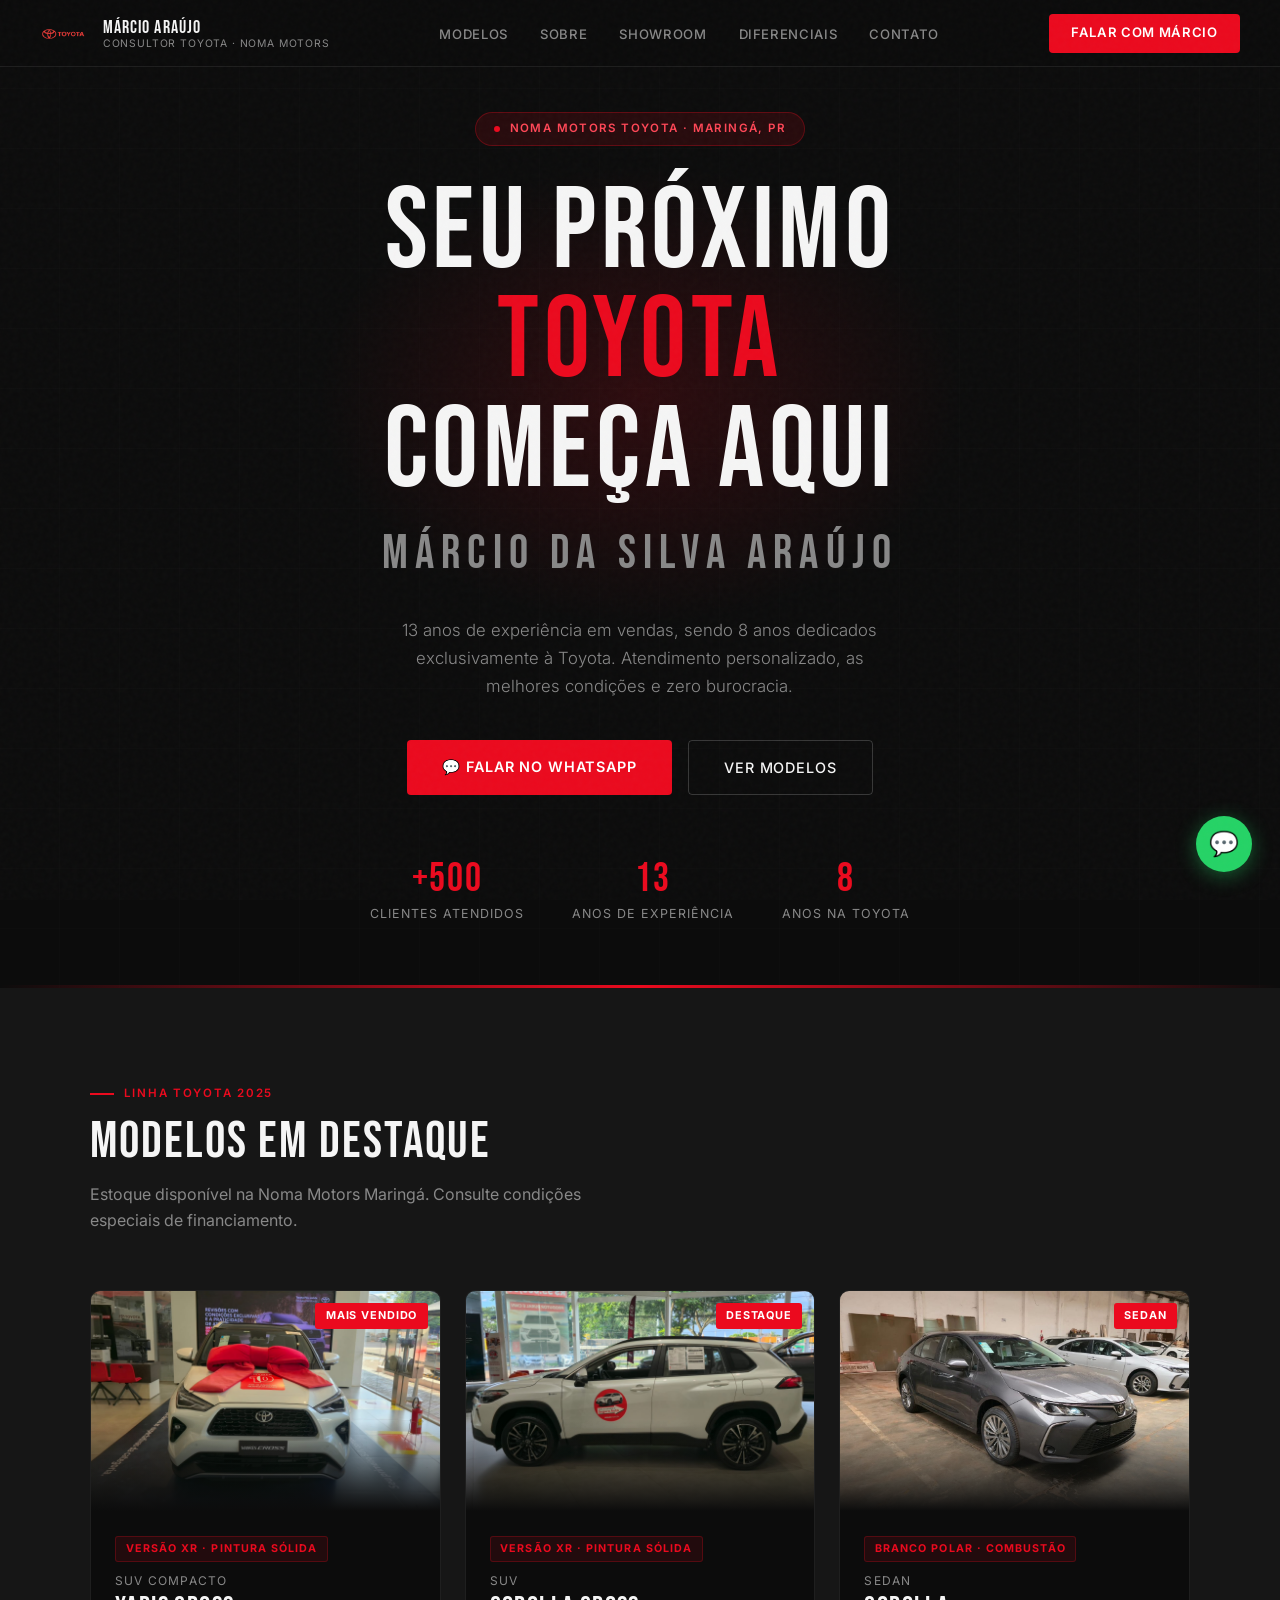
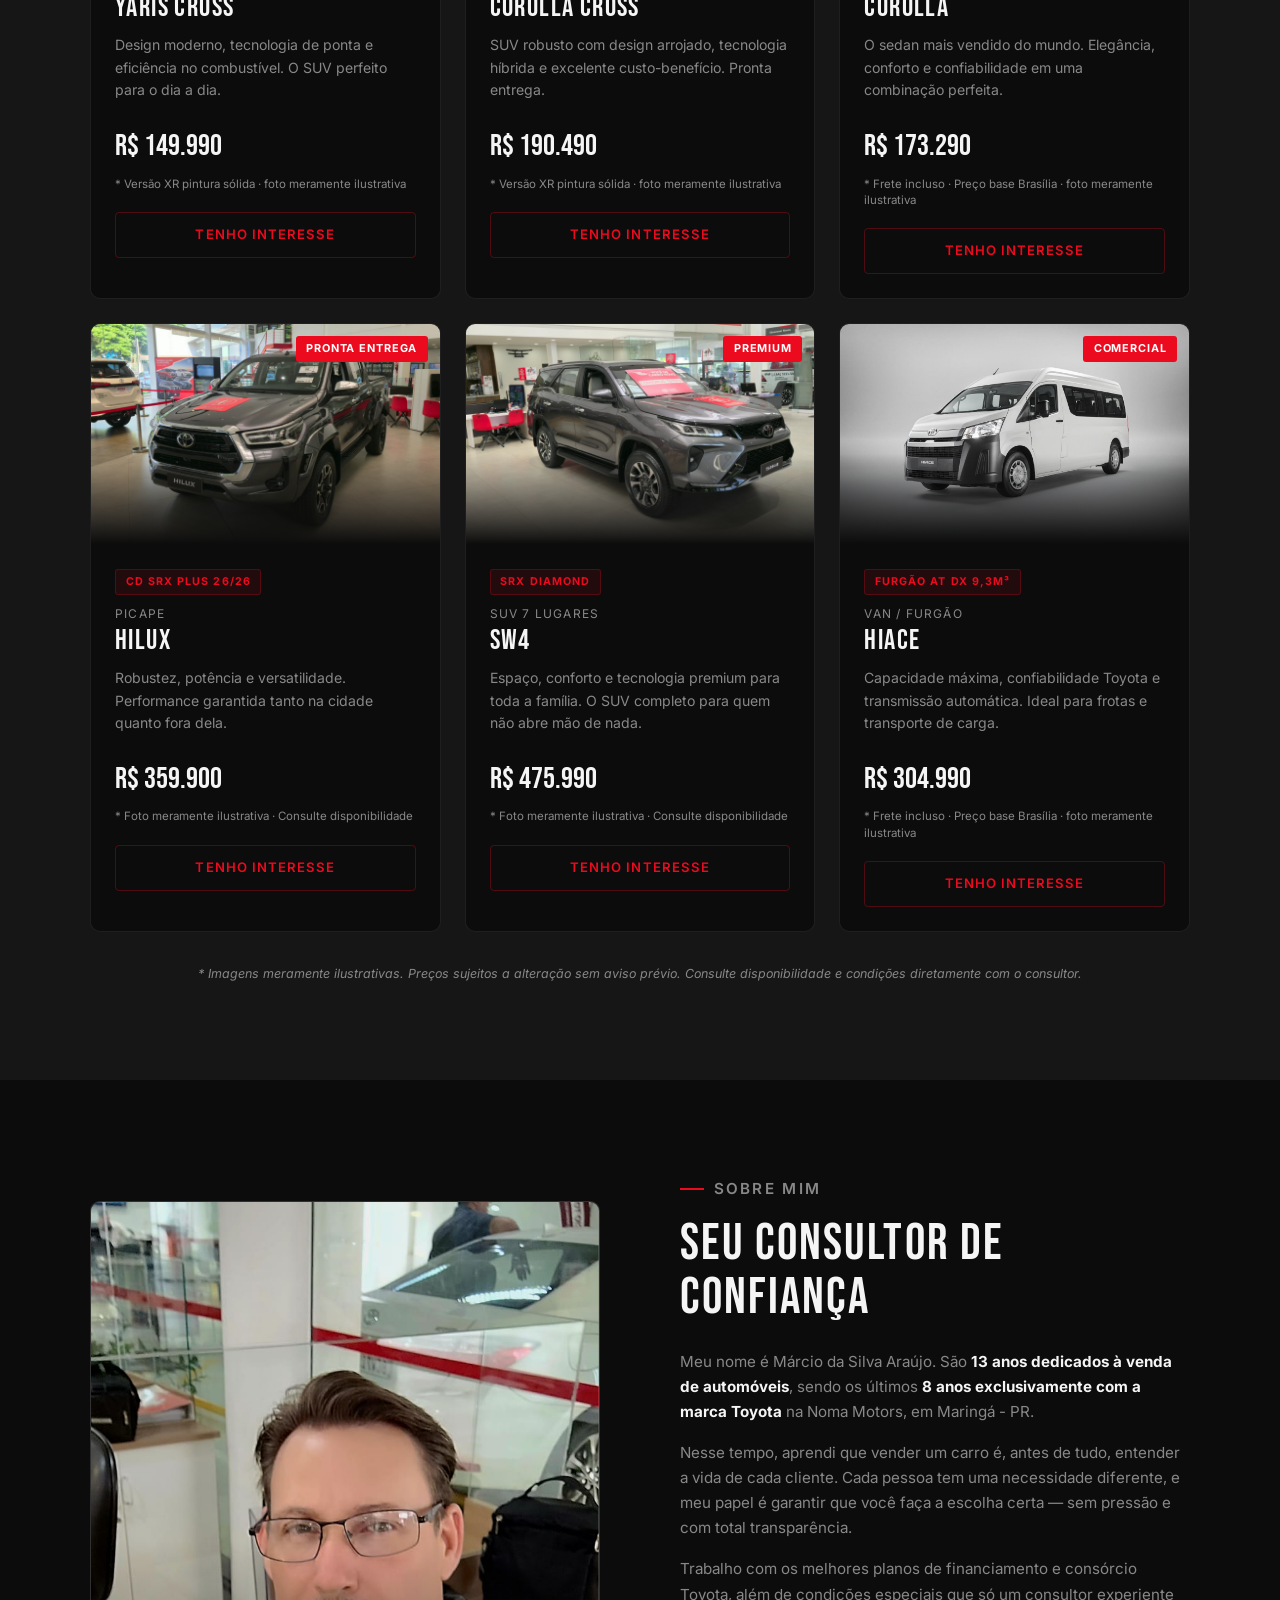
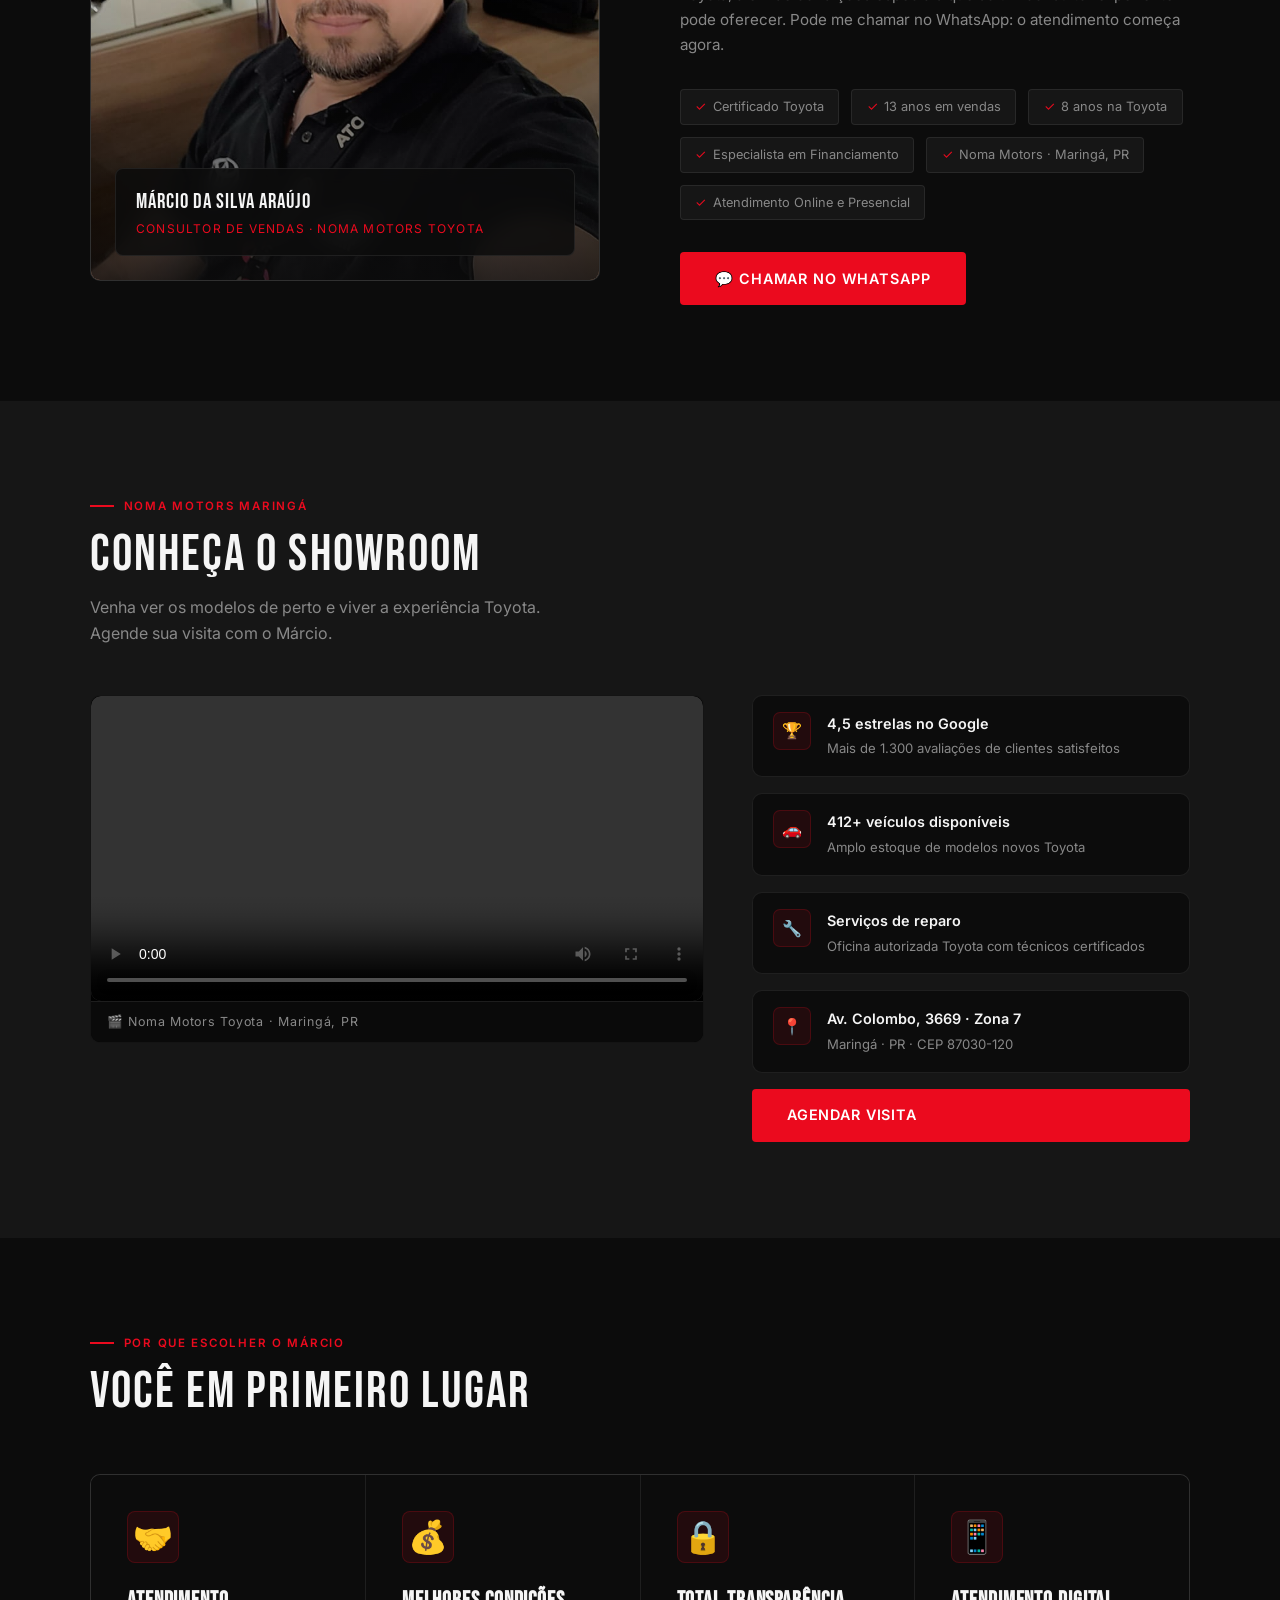
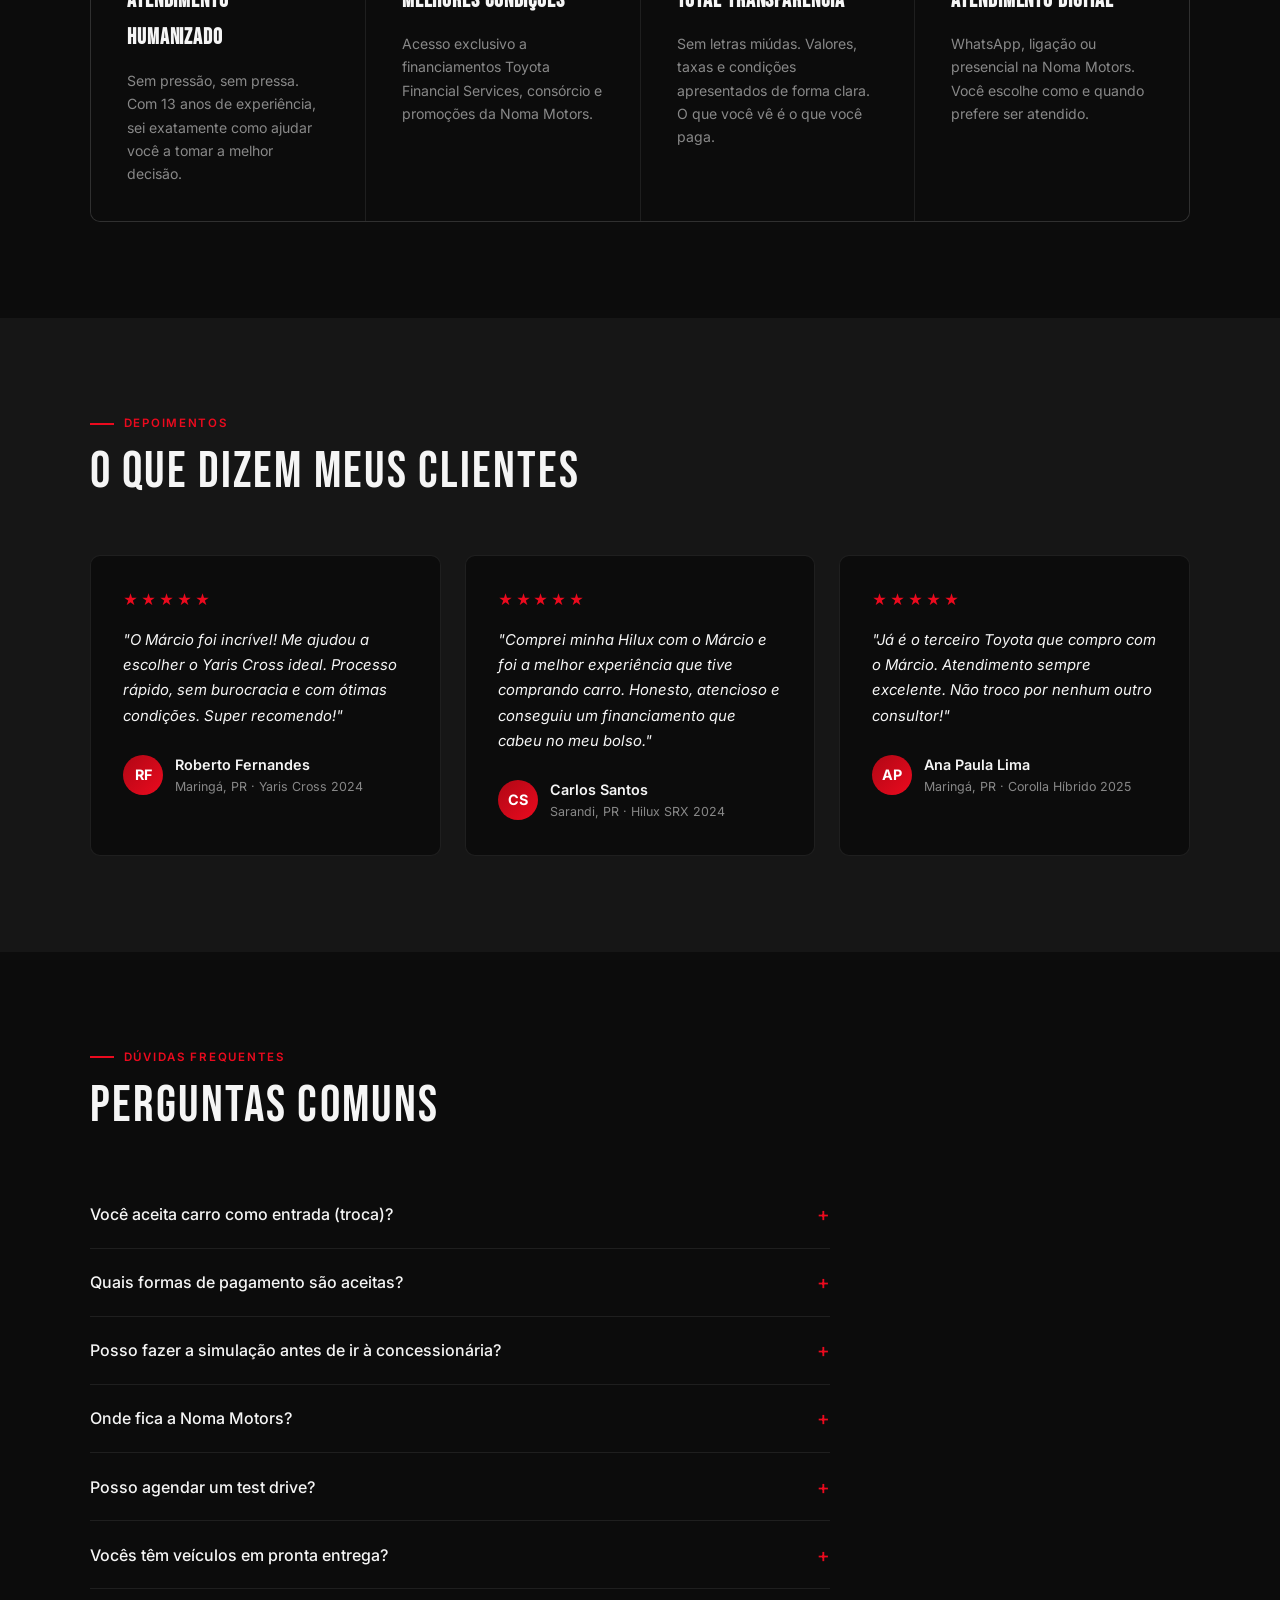
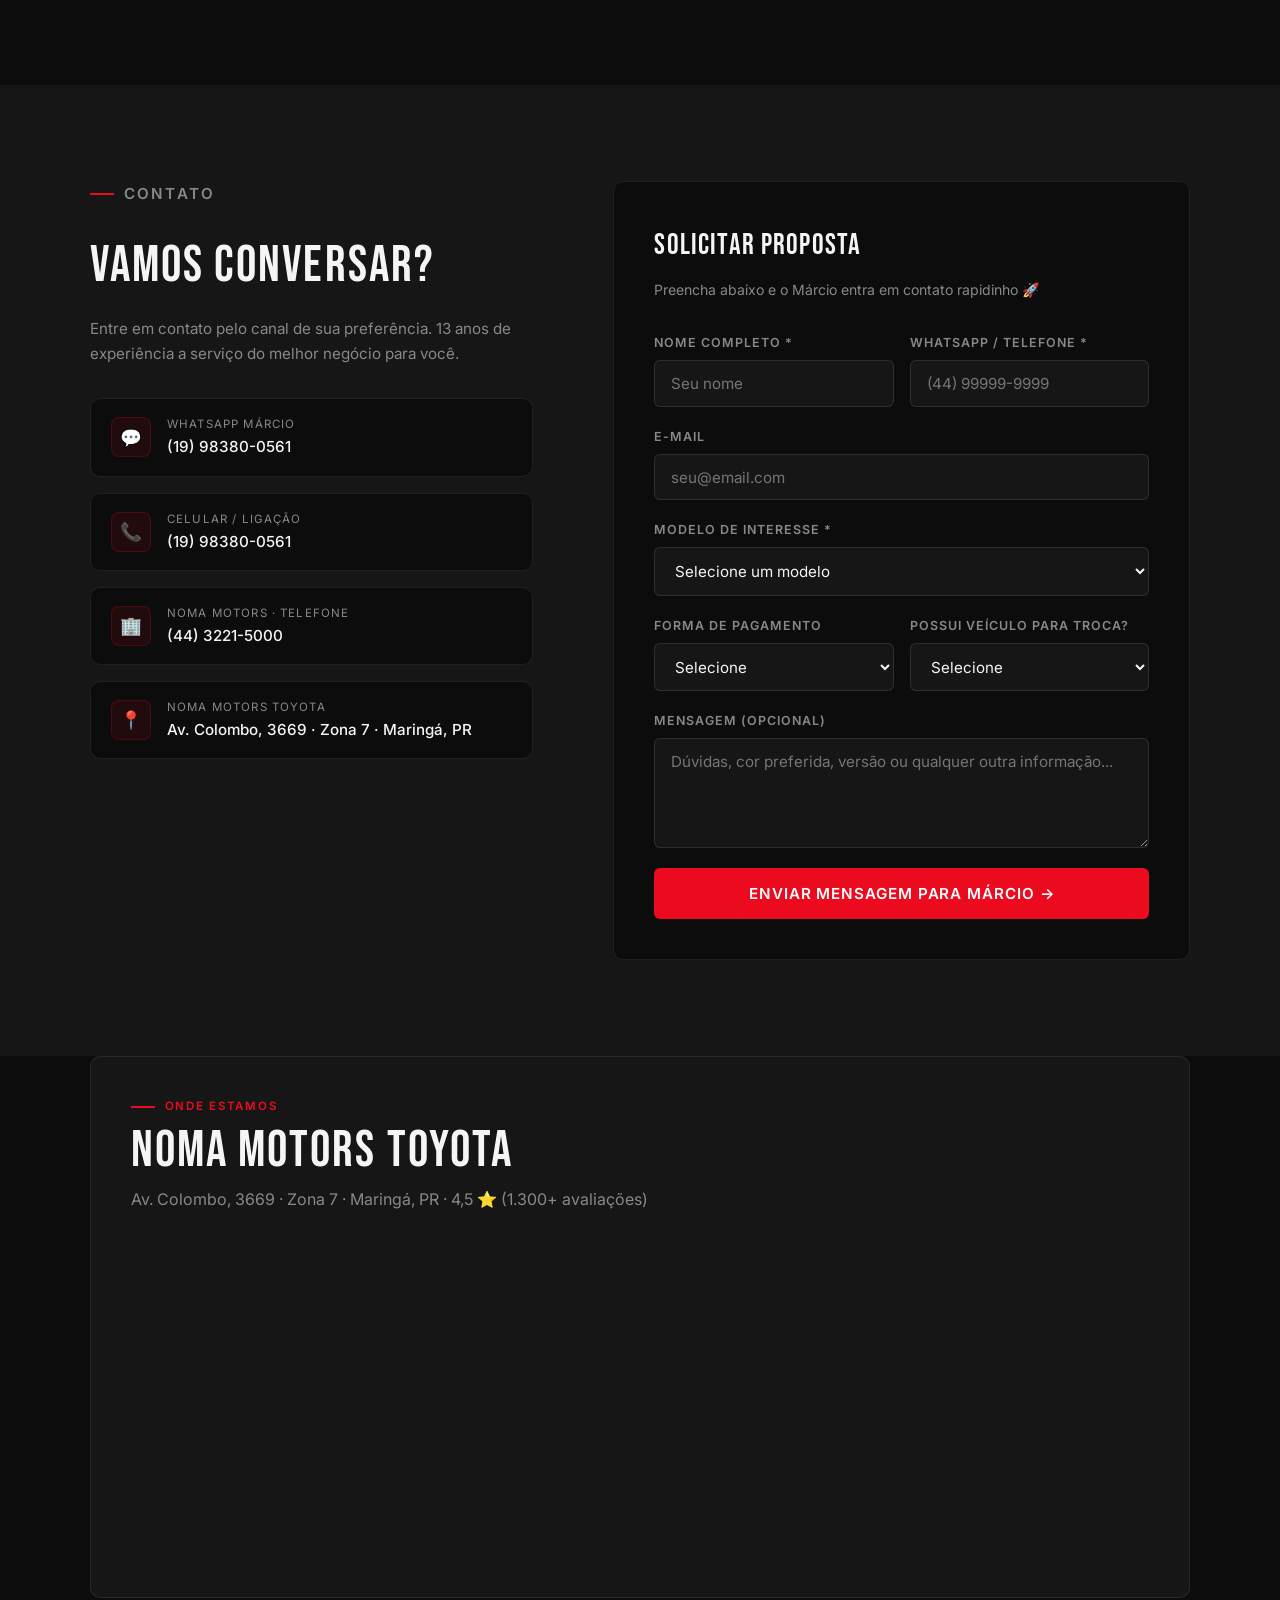
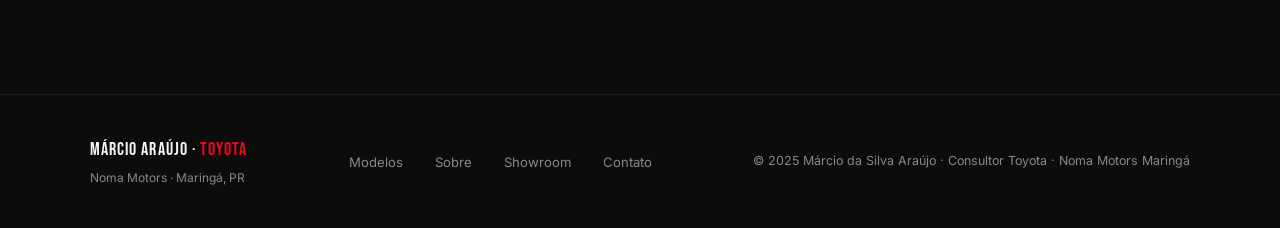
==== index.html @ b7374724 "first commit" ====
<!DOCTYPE html>
<html lang="pt-BR">
<head>
  <meta charset="UTF-8"/>
  <meta name="viewport" content="width=device-width, initial-scale=1.0"/>
  <title>Márcio Araújo — Consultor Toyota | Noma Motors Maringá</title>
  <link href="https://fonts.googleapis.com/css2?family=Bebas+Neue&family=Inter:wght@300;400;500;600&display=swap" rel="stylesheet"/>
  <link rel="stylesheet" href="style.css"/>
</head>
<body>

<!-- ══ NAV ══ -->
<nav>
  <div class="nav-brand">
    <img src="[data-uri]" alt="Toyota" class="nav-toyota-logo"/>
    <div class="brand-text">
      <div class="brand-name">Márcio Araújo</div>
      <div class="brand-sub">Consultor Toyota · Noma Motors</div>
    </div>
  </div>
  <ul class="nav-links">
    <li><a href="#modelos">Modelos</a></li>
    <li><a href="#sobre">Sobre</a></li>
    <li><a href="#showroom">Showroom</a></li>
    <li><a href="#diferenciais">Diferenciais</a></li>
    <li><a href="#contato">Contato</a></li>
  </ul>
  <a href="https://wa.me/5519983800561" target="_blank" class="nav-btn">Falar com Márcio</a>
</nav>

<!-- ══ HERO ══ -->
<section id="hero">
  <div class="hero-lines"></div>
  <div class="hero-glow"></div>
  <div class="hero-redline"></div>
  <div class="hero-inner">
    <div class="hero-badge"><span class="hero-badge-dot"></span> Noma Motors Toyota · Maringá, PR</div>
    <h1>Seu Próximo<br><span>Toyota</span><br>Começa Aqui</h1>
    <div class="hero-name">Márcio da Silva Araújo</div>
    <p class="hero-sub">13 anos de experiência em vendas, sendo 8 anos dedicados exclusivamente à Toyota. Atendimento personalizado, as melhores condições e zero burocracia.</p>
    <div class="hero-actions">
      <a href="https://wa.me/5519983800561" target="_blank" class="btn-red">💬 Falar no WhatsApp</a>
      <a href="#modelos" class="btn-outline">Ver Modelos</a>
    </div>
    <div class="hero-stats">
      <div class="stat"><div class="stat-num">+500</div><div class="stat-label">Clientes Atendidos</div></div>
      <div class="stat"><div class="stat-num">13</div><div class="stat-label">Anos de Experiência</div></div>
      <div class="stat"><div class="stat-num">8</div><div class="stat-label">Anos na Toyota</div></div>
    </div>
  </div>
</section>

<!-- ══ MODELOS ══ -->
<section id="modelos">
  <div class="container">
    <p class="section-tag">Linha Toyota 2025</p>
    <h2 class="section-title">Modelos em Destaque</h2>
    <p class="section-desc">Estoque disponível na Noma Motors Maringá. Consulte condições especiais de financiamento.</p>
    <div class="modelos-grid">

      <!-- YARIS CROSS -->
      <div class="carro-card">
        <div class="carro-img" style="background-image:url('[data-uri]');">
          <span class="carro-tag-destaque">Mais Vendido</span>
        </div>
        <div class="carro-info">
          <div class="carro-versao">Versão XR · Pintura Sólida</div>
          <div class="carro-linha">SUV Compacto</div>
          <div class="carro-modelo">Yaris Cross</div>
          <div class="carro-desc">Design moderno, tecnologia de ponta e eficiência no combustível. O SUV perfeito para o dia a dia.</div>
          <div class="carro-preco">R$ 149.990<small>* Versão XR pintura sólida · foto meramente ilustrativa</small></div>
          <a href="https://wa.me/5519983800561?text=Olá Márcio! Tenho interesse no Yaris Cross XR. Pode me enviar mais informações?" target="_blank" class="carro-btn">Tenho Interesse</a>
        </div>
      </div>

      <!-- COROLLA CROSS -->
      <div class="carro-card">
        <div class="carro-img" style="background-image:url('[data-uri]');">
          <span class="carro-tag-destaque">Destaque</span>
        </div>
        <div class="carro-info">
          <div class="carro-versao">Versão XR · Pintura Sólida</div>
          <div class="carro-linha">SUV</div>
          <div class="carro-modelo">Corolla Cross</div>
          <div class="carro-desc">SUV robusto com design arrojado, tecnologia híbrida e excelente custo-benefício. Pronta entrega.</div>
          <div class="carro-preco">R$ 190.490<small>* Versão XR pintura sólida · foto meramente ilustrativa</small></div>
          <a href="https://wa.me/5519983800561?text=Olá Márcio! Tenho interesse no Corolla Cross XR. Pode me enviar mais informações?" target="_blank" class="carro-btn">Tenho Interesse</a>
        </div>
      </div>

      <!-- COROLLA SEDAN -->
      <div class="carro-card">
        <div class="carro-img" style="background-image:url('[data-uri]');background-position:center;">
          <span class="carro-tag-destaque">Sedan</span>
        </div>
        <div class="carro-info">
          <div class="carro-versao">Branco Polar · Combustão</div>
          <div class="carro-linha">Sedan</div>
          <div class="carro-modelo">Corolla</div>
          <div class="carro-desc">O sedan mais vendido do mundo. Elegância, conforto e confiabilidade em uma combinação perfeita.</div>
          <div class="carro-preco">R$ 173.290<small>* Frete incluso · Preço base Brasília · foto meramente ilustrativa</small></div>
          <a href="https://wa.me/5519983800561?text=Olá Márcio! Tenho interesse no Corolla Sedan. Pode me enviar mais informações?" target="_blank" class="carro-btn">Tenho Interesse</a>
        </div>
      </div>

      <!-- HILUX -->
      <div class="carro-card">
        <div class="carro-img" style="background-image:url('[data-uri]');">
          <span class="carro-tag-destaque">Pronta Entrega</span>
        </div>
        <div class="carro-info">
          <div class="carro-versao">CD SRX Plus 26/26</div>
          <div class="carro-linha">Picape</div>
          <div class="carro-modelo">Hilux</div>
          <div class="carro-desc">Robustez, potência e versatilidade. Performance garantida tanto na cidade quanto fora dela.</div>
          <div class="carro-preco">R$ 359.900<small>* Foto meramente ilustrativa · Consulte disponibilidade</small></div>
          <a href="https://wa.me/5519983800561?text=Olá Márcio! Tenho interesse na Hilux CD SRX Plus. Pode me enviar mais informações?" target="_blank" class="carro-btn">Tenho Interesse</a>
        </div>
      </div>

      <!-- SW4 -->
      <div class="carro-card">
        <div class="carro-img" style="background-image:url('[data-uri]');">
          <span class="carro-tag-destaque">Premium</span>
        </div>
        <div class="carro-info">
          <div class="carro-versao">SRX Diamond</div>
          <div class="carro-linha">SUV 7 Lugares</div>
          <div class="carro-modelo">SW4</div>
          <div class="carro-desc">Espaço, conforto e tecnologia premium para toda a família. O SUV completo para quem não abre mão de nada.</div>
          <div class="carro-preco">R$ 475.990<small>* Foto meramente ilustrativa · Consulte disponibilidade</small></div>
          <a href="https://wa.me/5519983800561?text=Olá Márcio! Tenho interesse no SW4 SRX Diamond. Pode me enviar mais informações?" target="_blank" class="carro-btn">Tenho Interesse</a>
        </div>
      </div>

      <!-- HIACE -->
      <div class="carro-card">
        <div class="carro-img" style="background-image:url('[data-uri]');background-color:#e8e8e8;background-position:center;">
          <span class="carro-tag-destaque">Comercial</span>
        </div>
        <div class="carro-info">
          <div class="carro-versao">Furgão AT DX 9,3M³</div>
          <div class="carro-linha">Van / Furgão</div>
          <div class="carro-modelo">Hiace</div>
          <div class="carro-desc">Capacidade máxima, confiabilidade Toyota e transmissão automática. Ideal para frotas e transporte de carga.</div>
          <div class="carro-preco">R$ 304.990<small>* Frete incluso · Preço base Brasília · foto meramente ilustrativa</small></div>
          <a href="https://wa.me/5519983800561?text=Olá Márcio! Tenho interesse na Hiace Furgão AT DX. Pode me enviar mais informações?" target="_blank" class="carro-btn">Tenho Interesse</a>
        </div>
      </div>

    </div>
    <p class="modelos-disclaimer">* Imagens meramente ilustrativas. Preços sujeitos a alteração sem aviso prévio. Consulte disponibilidade e condições diretamente com o consultor.</p>
  </div>
</section>

<!-- ══ SOBRE ══ -->
<section id="sobre">
  <div class="container">
    <div class="sobre-inner">
      <div class="sobre-foto">
        <img src="[data-uri]"
             alt="Márcio da Silva Araújo — Consultor Toyota Noma Motors"
             class="sobre-foto-img"/>
        <div class="sobre-foto-frame">
          <div class="nome">Márcio da Silva Araújo</div>
          <div class="cargo">Consultor de Vendas · Noma Motors Toyota</div>
        </div>
      </div>
      <div class="sobre-text">
        <p class="section-tag">Sobre Mim</p>
        <h2 class="section-title">Seu Consultor de Confiança</h2>
        <p>Meu nome é Márcio da Silva Araújo. São <strong>13 anos dedicados à venda de automóveis</strong>, sendo os últimos <strong>8 anos exclusivamente com a marca Toyota</strong> na Noma Motors, em Maringá&nbsp;-&nbsp;PR.</p>
        <p>Nesse tempo, aprendi que vender um carro é, antes de tudo, entender a vida de cada cliente. Cada pessoa tem uma necessidade diferente, e meu papel é garantir que você faça a escolha certa — sem pressão e com total transparência.</p>
        <p>Trabalho com os melhores planos de financiamento e consórcio Toyota, além de condições especiais que só um consultor experiente pode oferecer. Pode me chamar no WhatsApp: o atendimento começa agora.</p>
        <div class="sobre-creds">
          <span class="cred-chip"><span>✓</span> Certificado Toyota</span>
          <span class="cred-chip"><span>✓</span> 13 anos em vendas</span>
          <span class="cred-chip"><span>✓</span> 8 anos na Toyota</span>
          <span class="cred-chip"><span>✓</span> Especialista em Financiamento</span>
          <span class="cred-chip"><span>✓</span> Noma Motors · Maringá, PR</span>
          <span class="cred-chip"><span>✓</span> Atendimento Online e Presencial</span>
        </div>
        <div style="margin-top:2rem;">
          <a href="https://wa.me/5519983800561" target="_blank" class="btn-red">💬 Chamar no WhatsApp</a>
        </div>
      </div>
    </div>
  </div>
</section>

<!-- ══ SHOWROOM / VÍDEO ══ -->
<section id="showroom">
  <div class="container">
    <p class="section-tag">Noma Motors Maringá</p>
    <h2 class="section-title">Conheça o Showroom</h2>
    <p class="section-desc">Venha ver os modelos de perto e viver a experiência Toyota. Agende sua visita com o Márcio.</p>
    <div class="showroom-inner">
      <div class="video-wrap">
        <video controls playsinline preload="metadata"
          style="width:100%;border-radius:var(--radius);display:block;background:#000;max-height:480px;object-fit:cover;">
          <source src="[data-uri]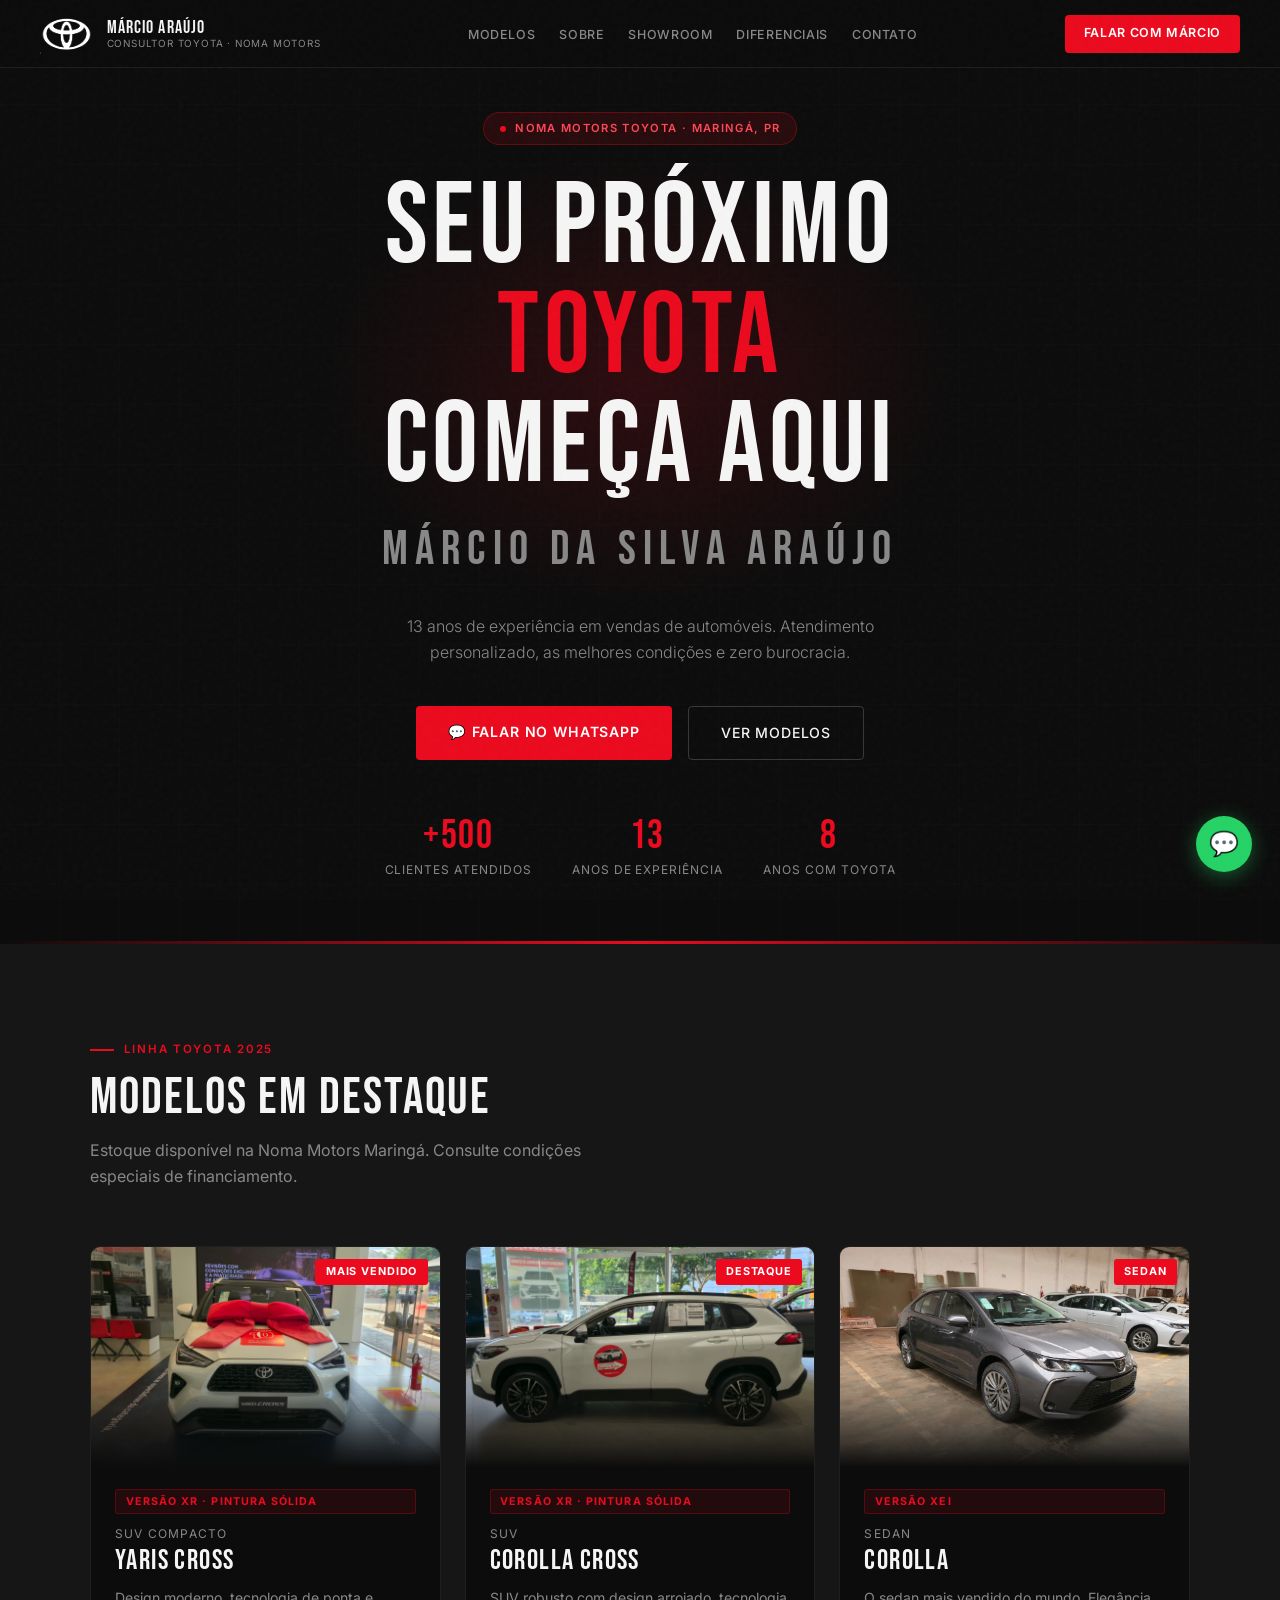
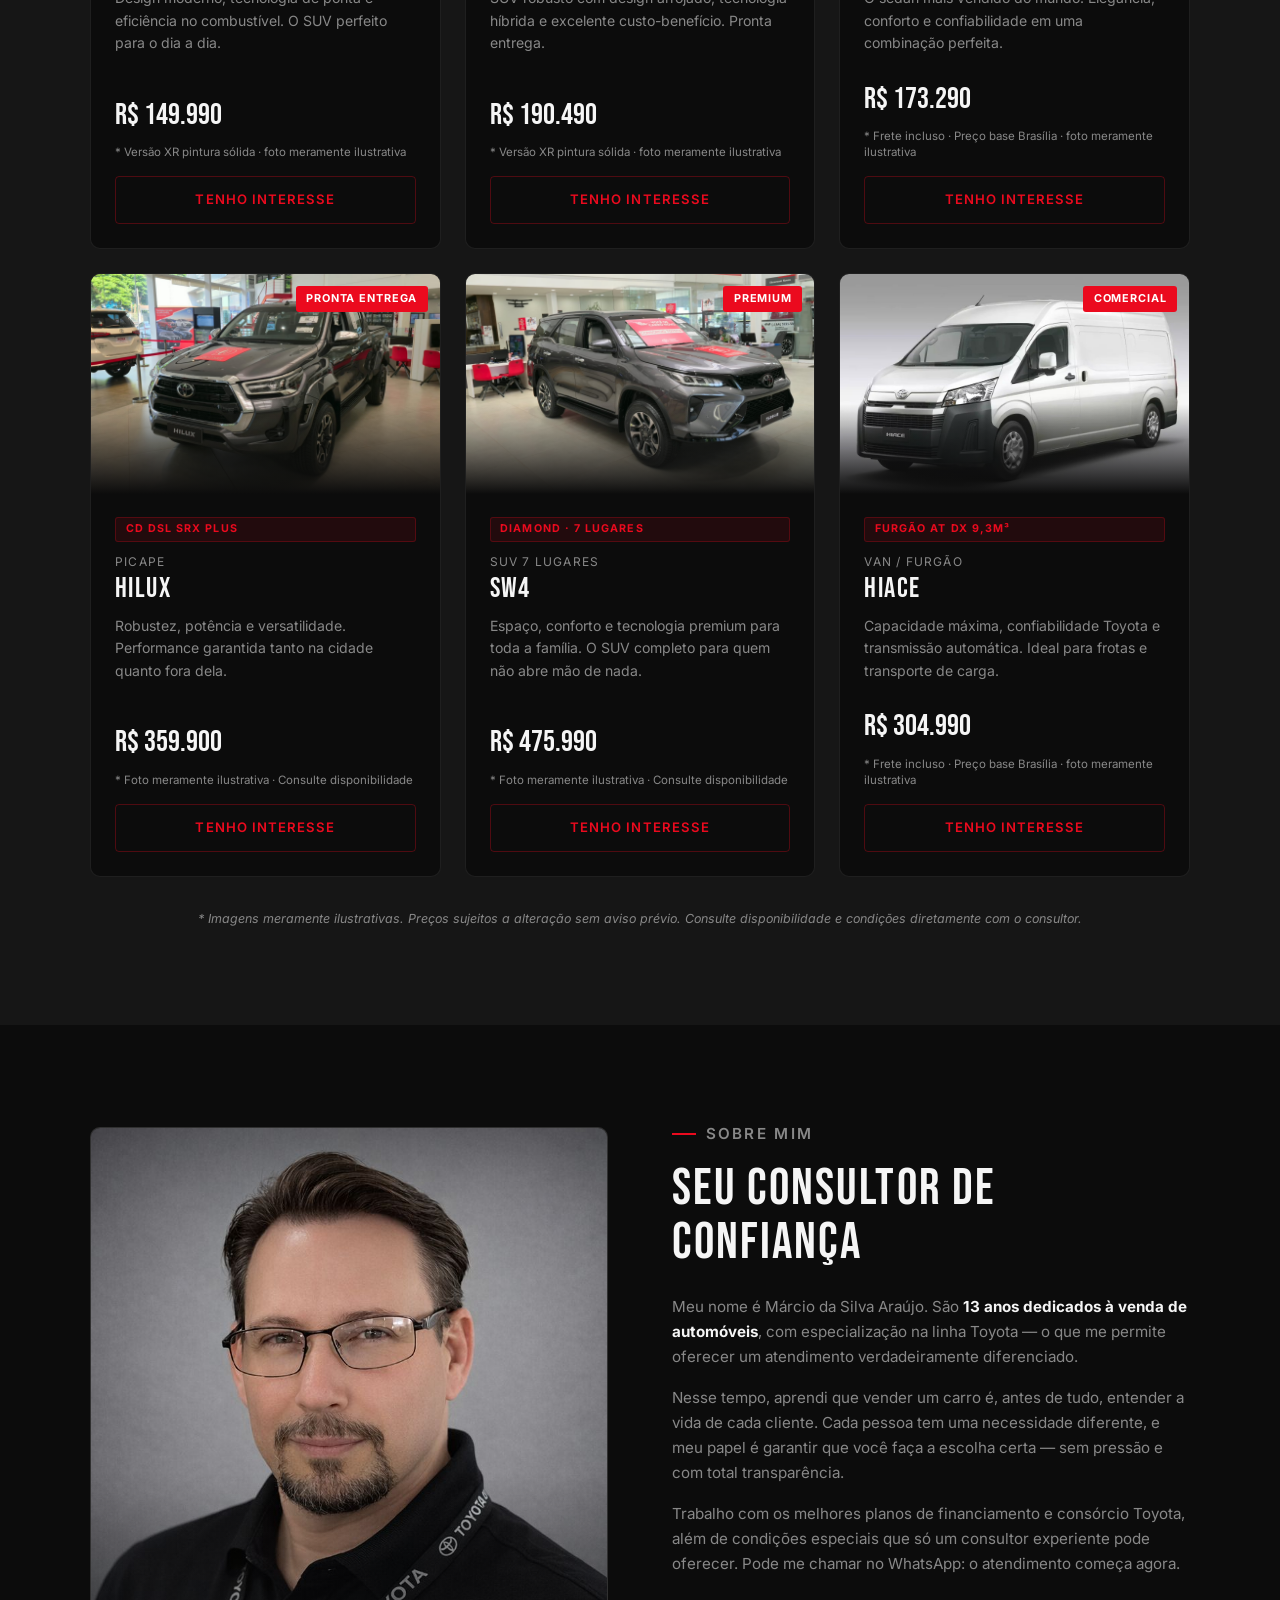
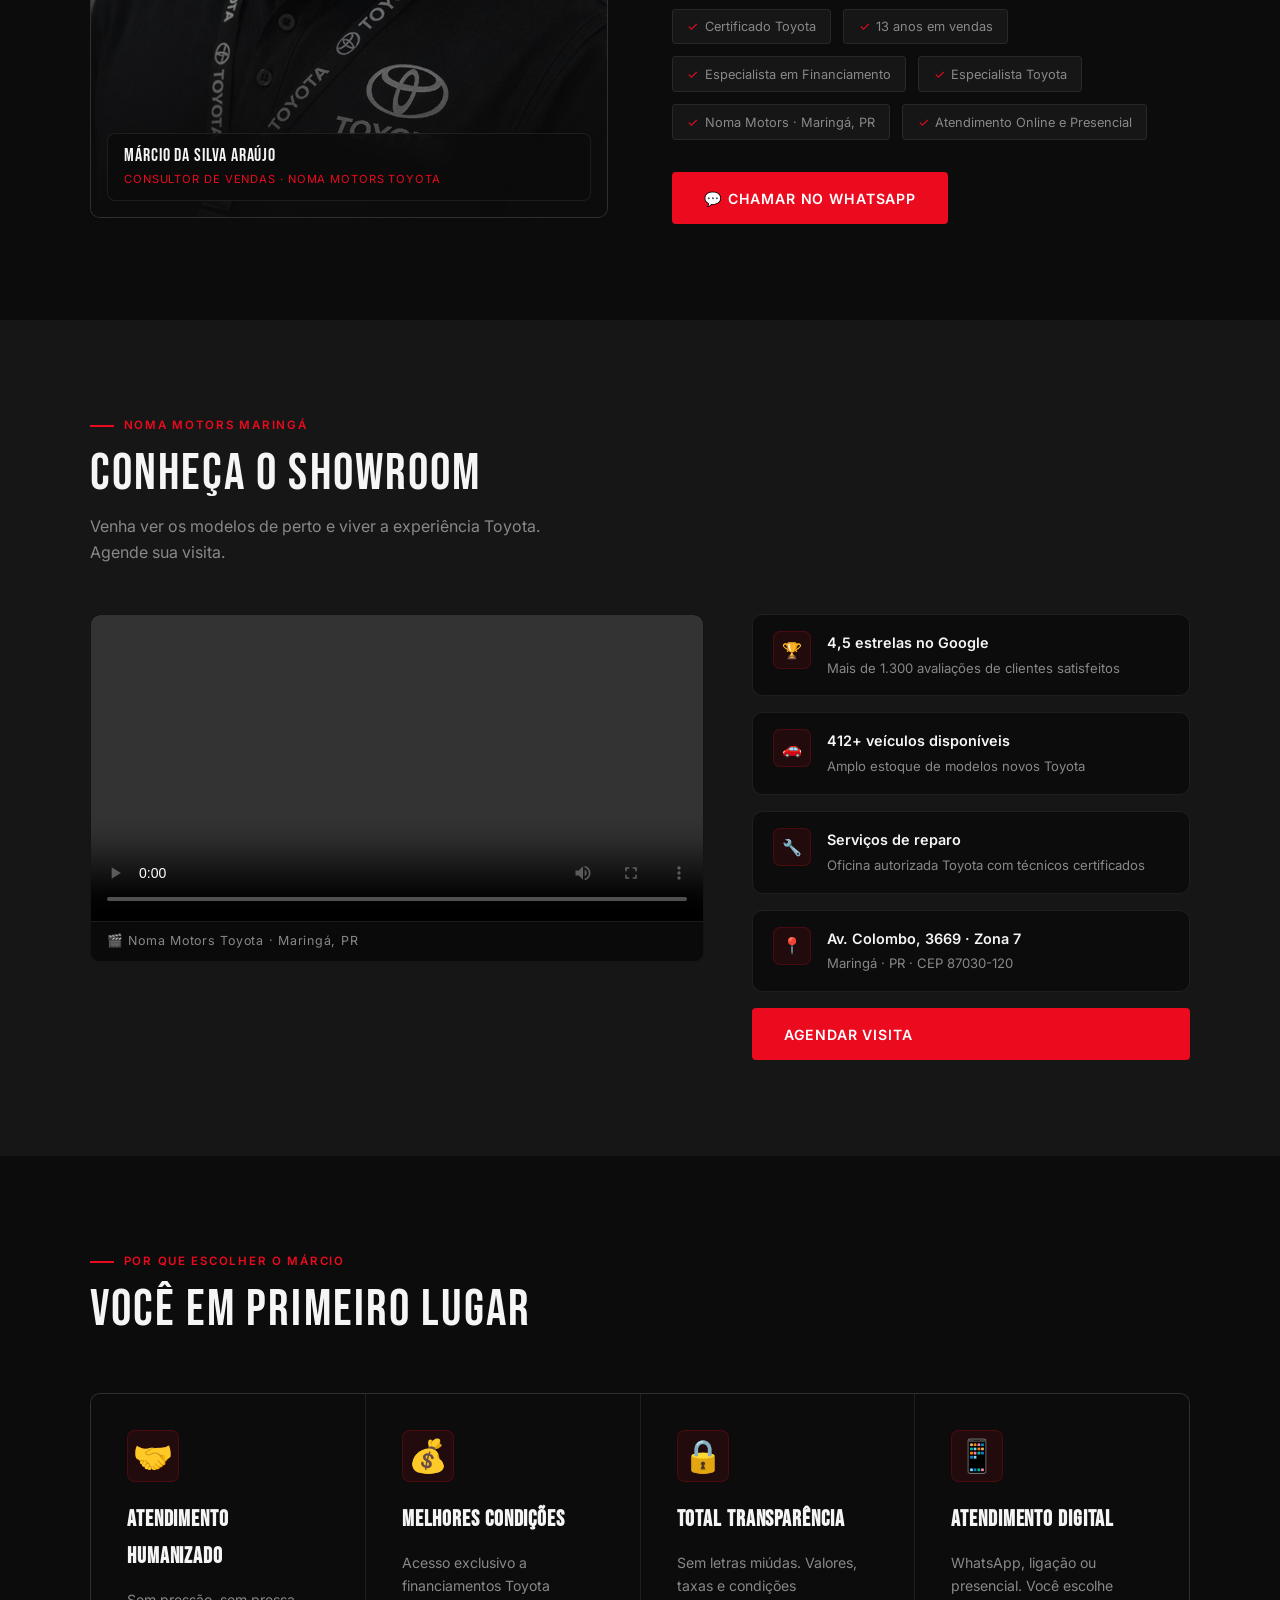
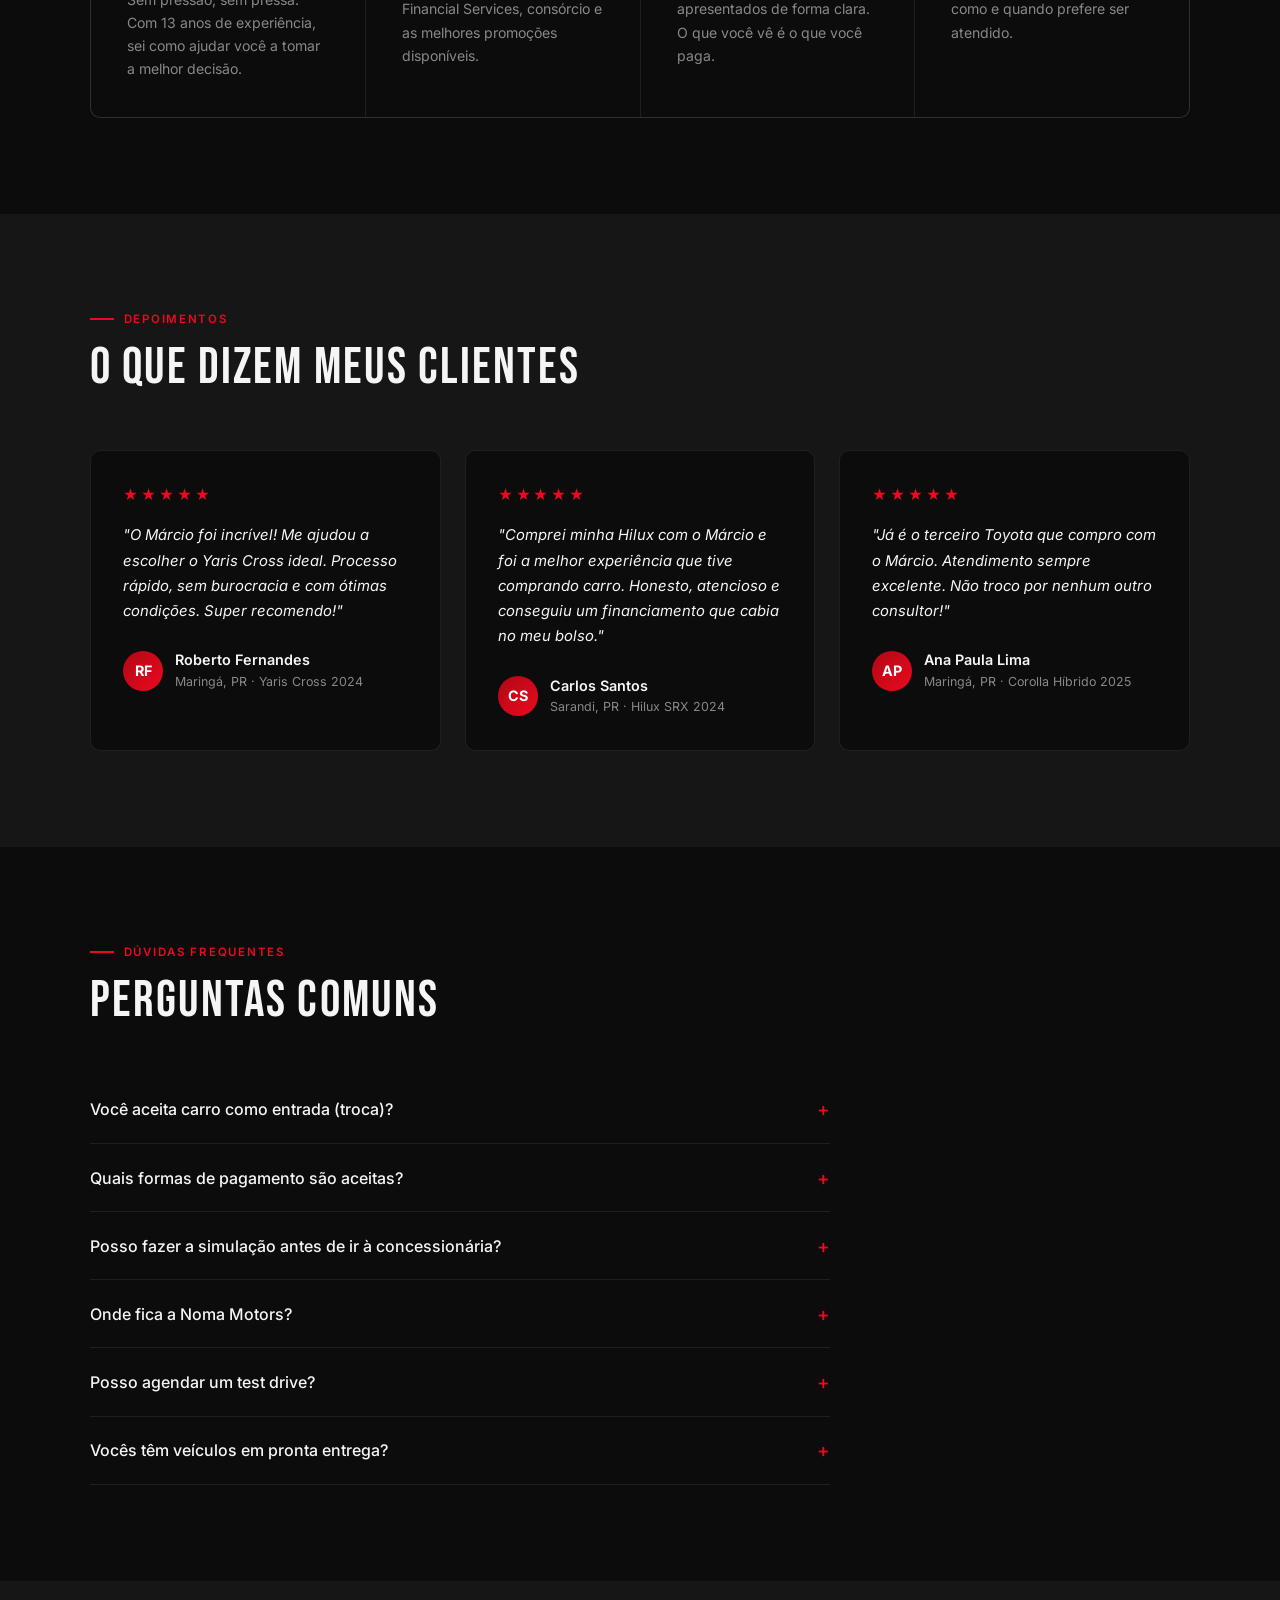
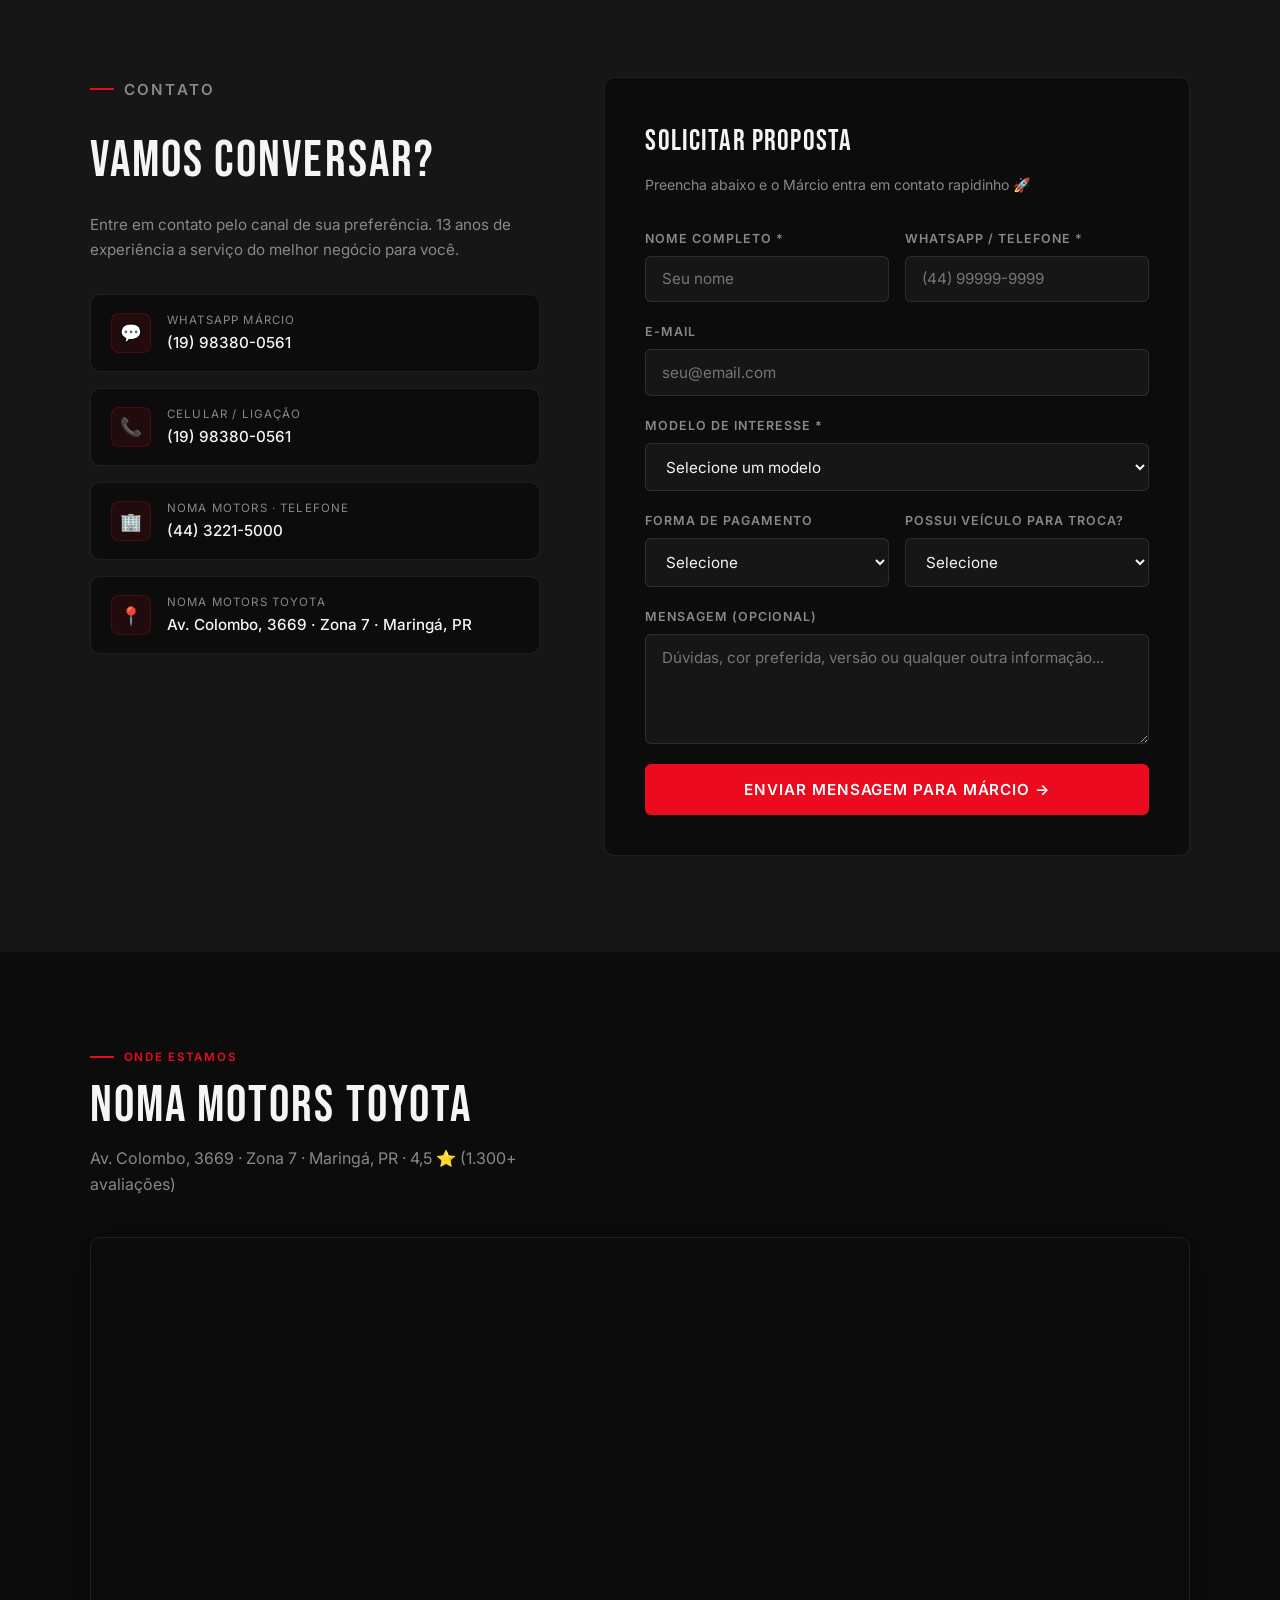
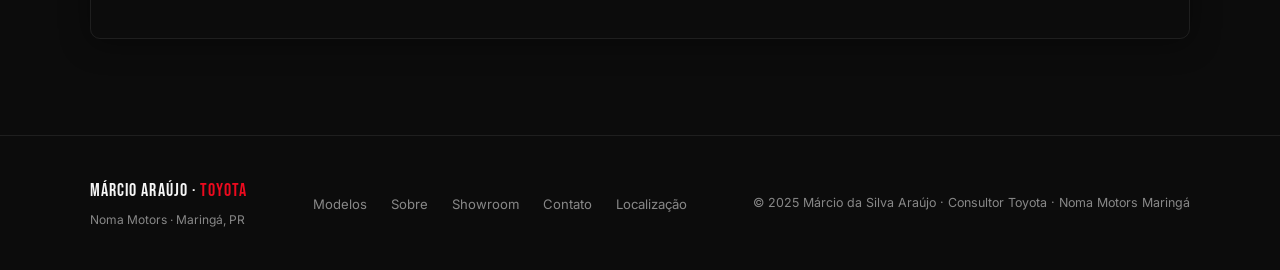
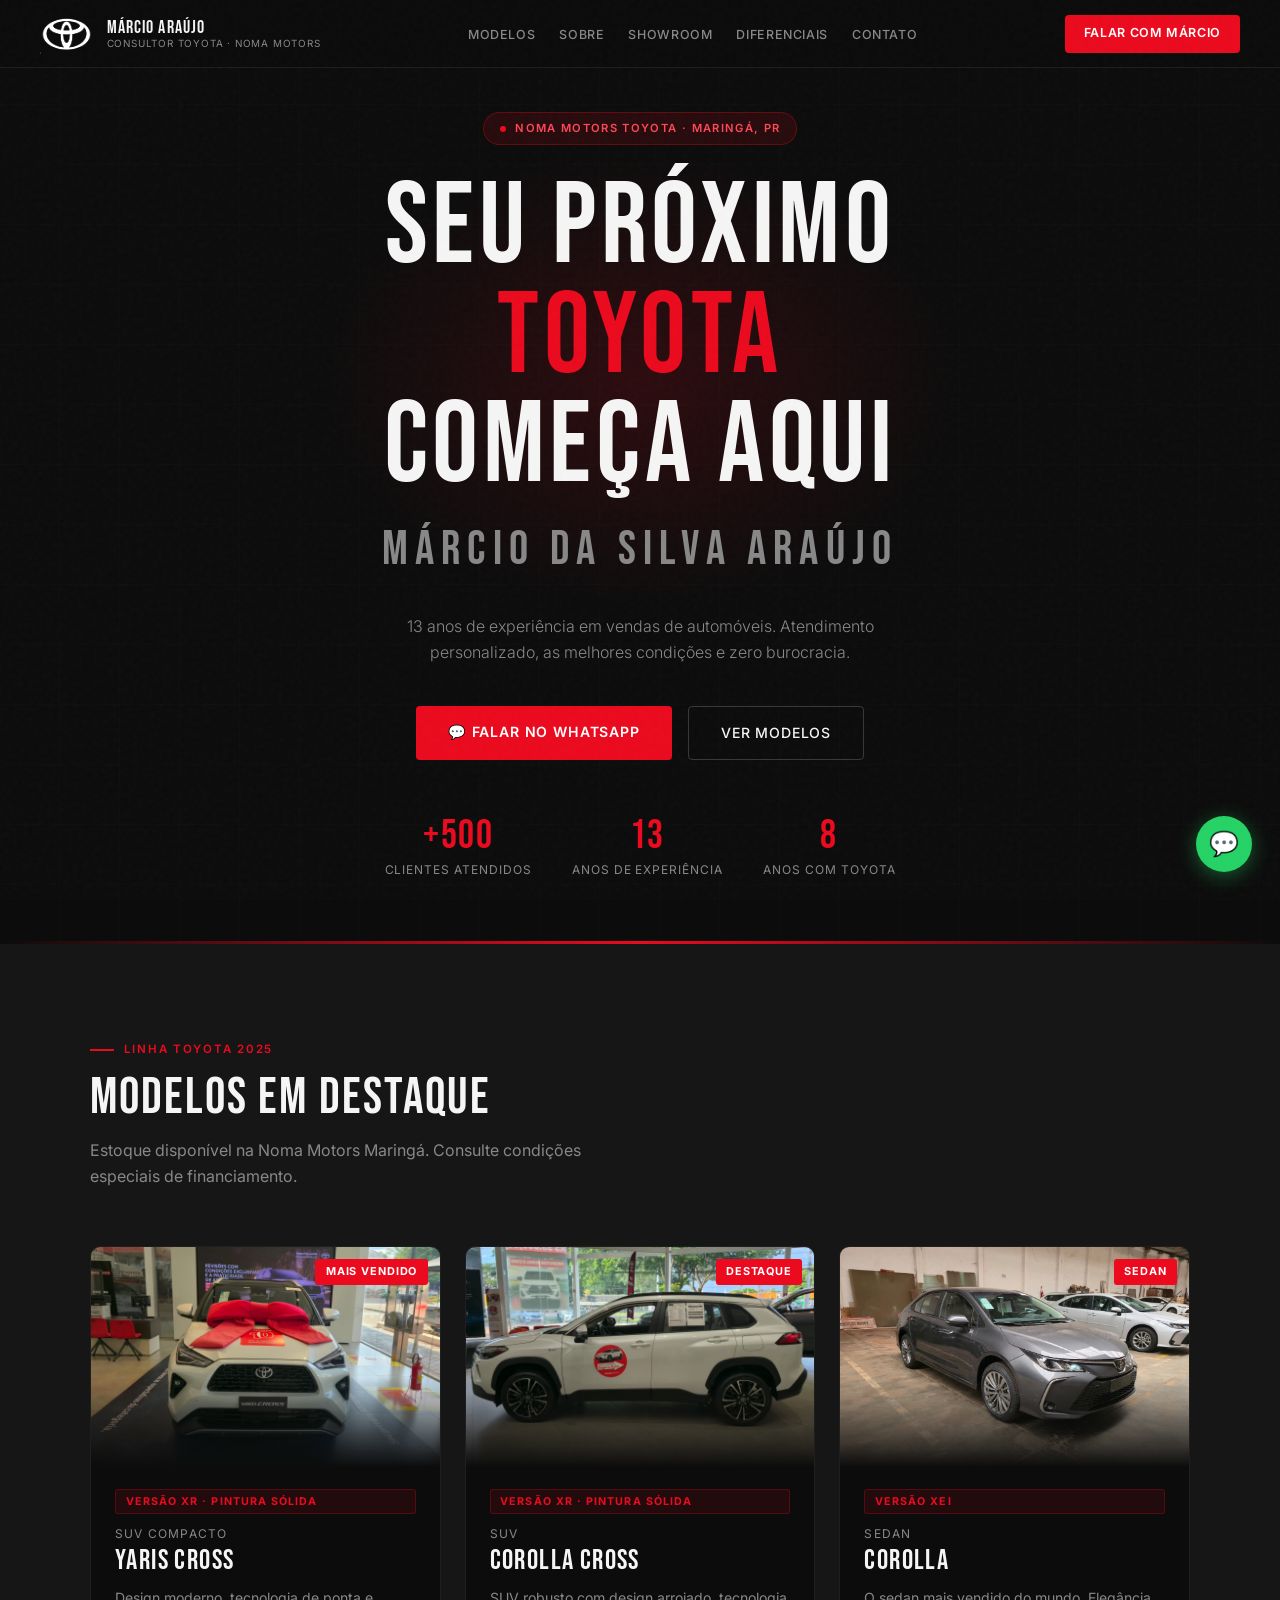
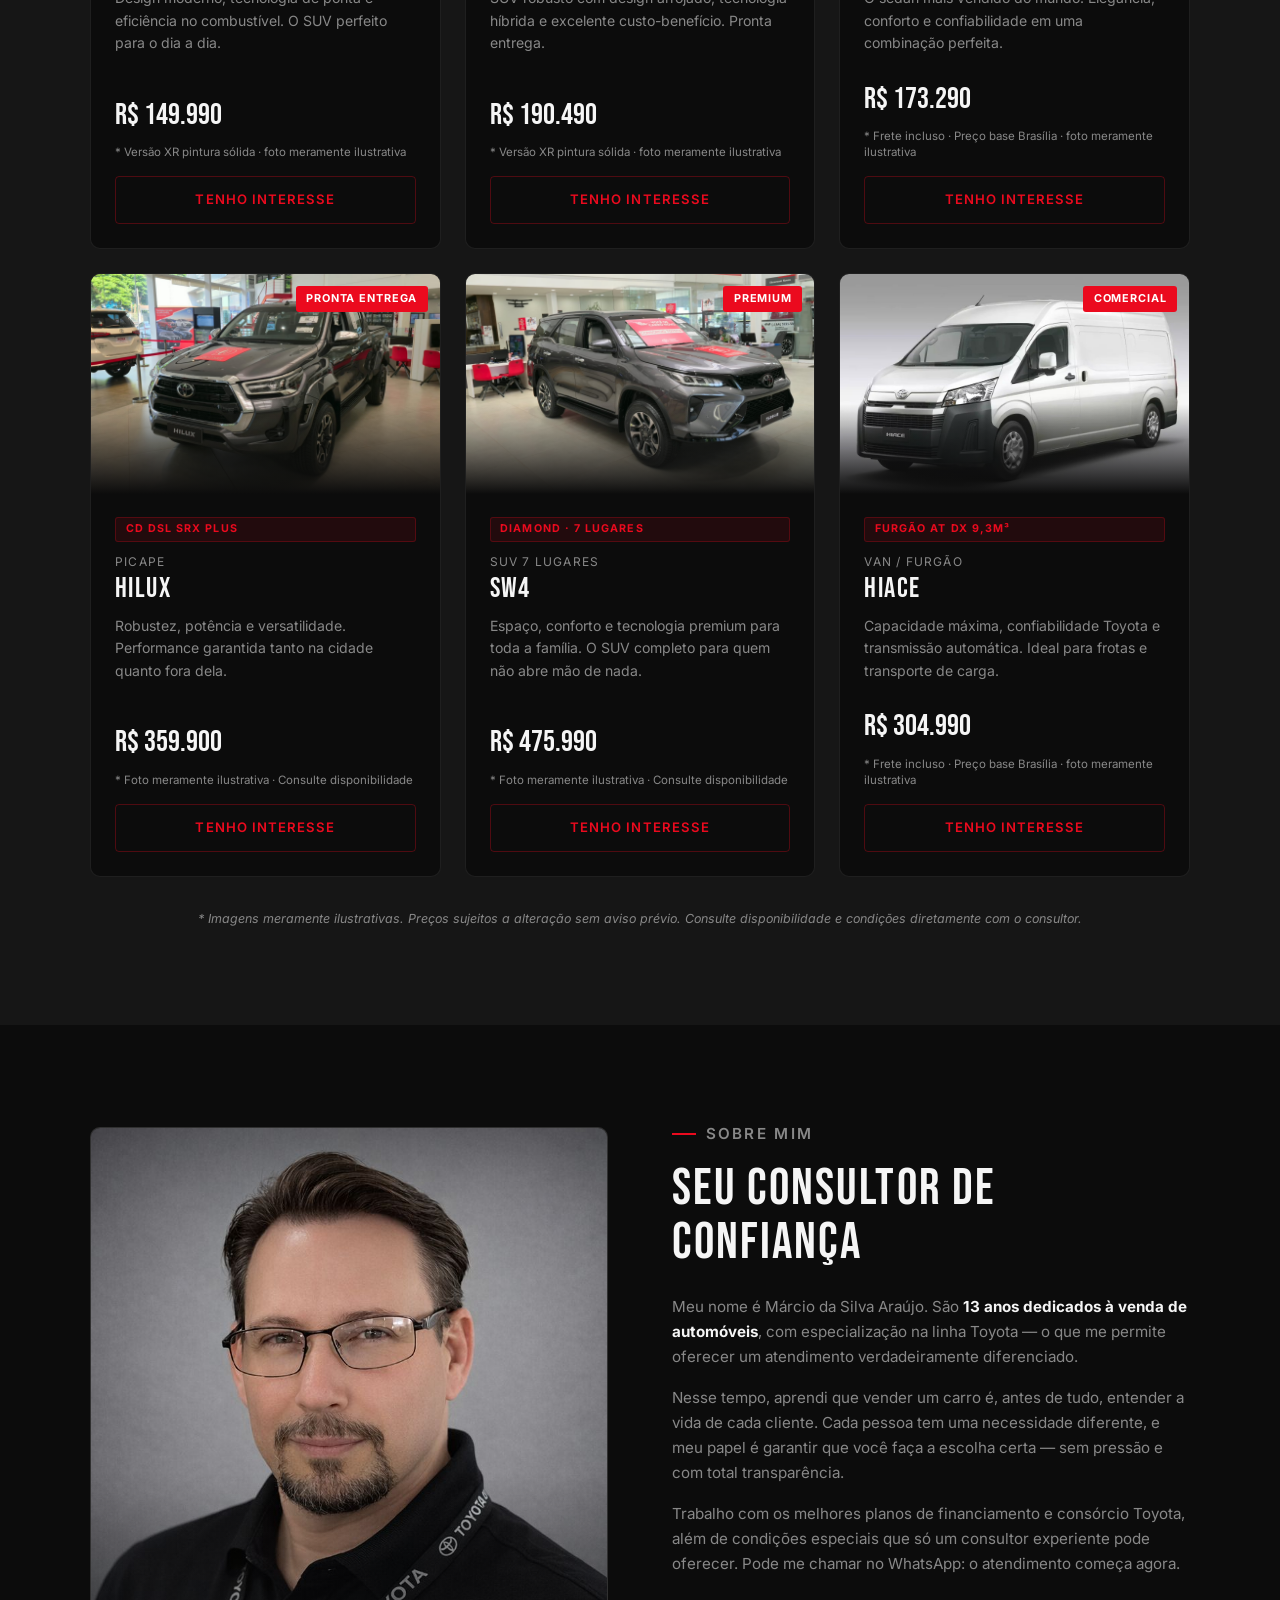
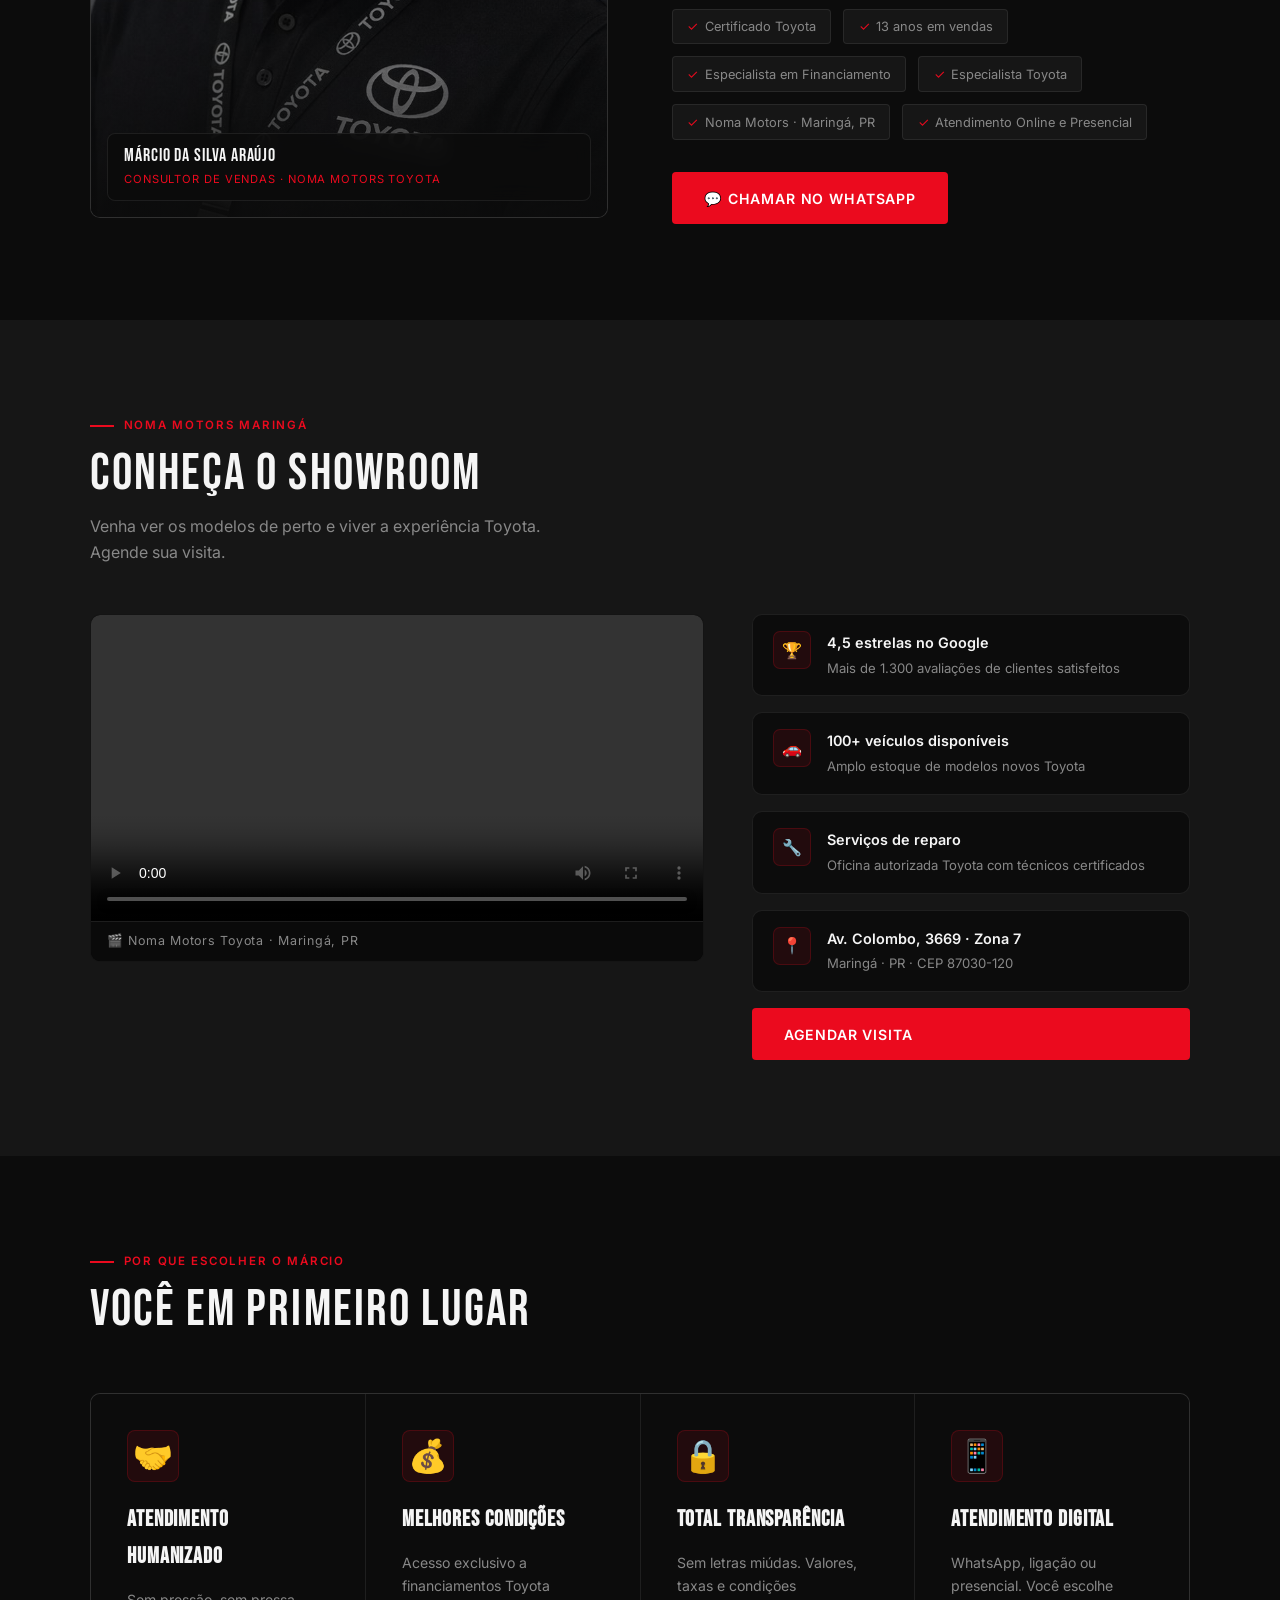
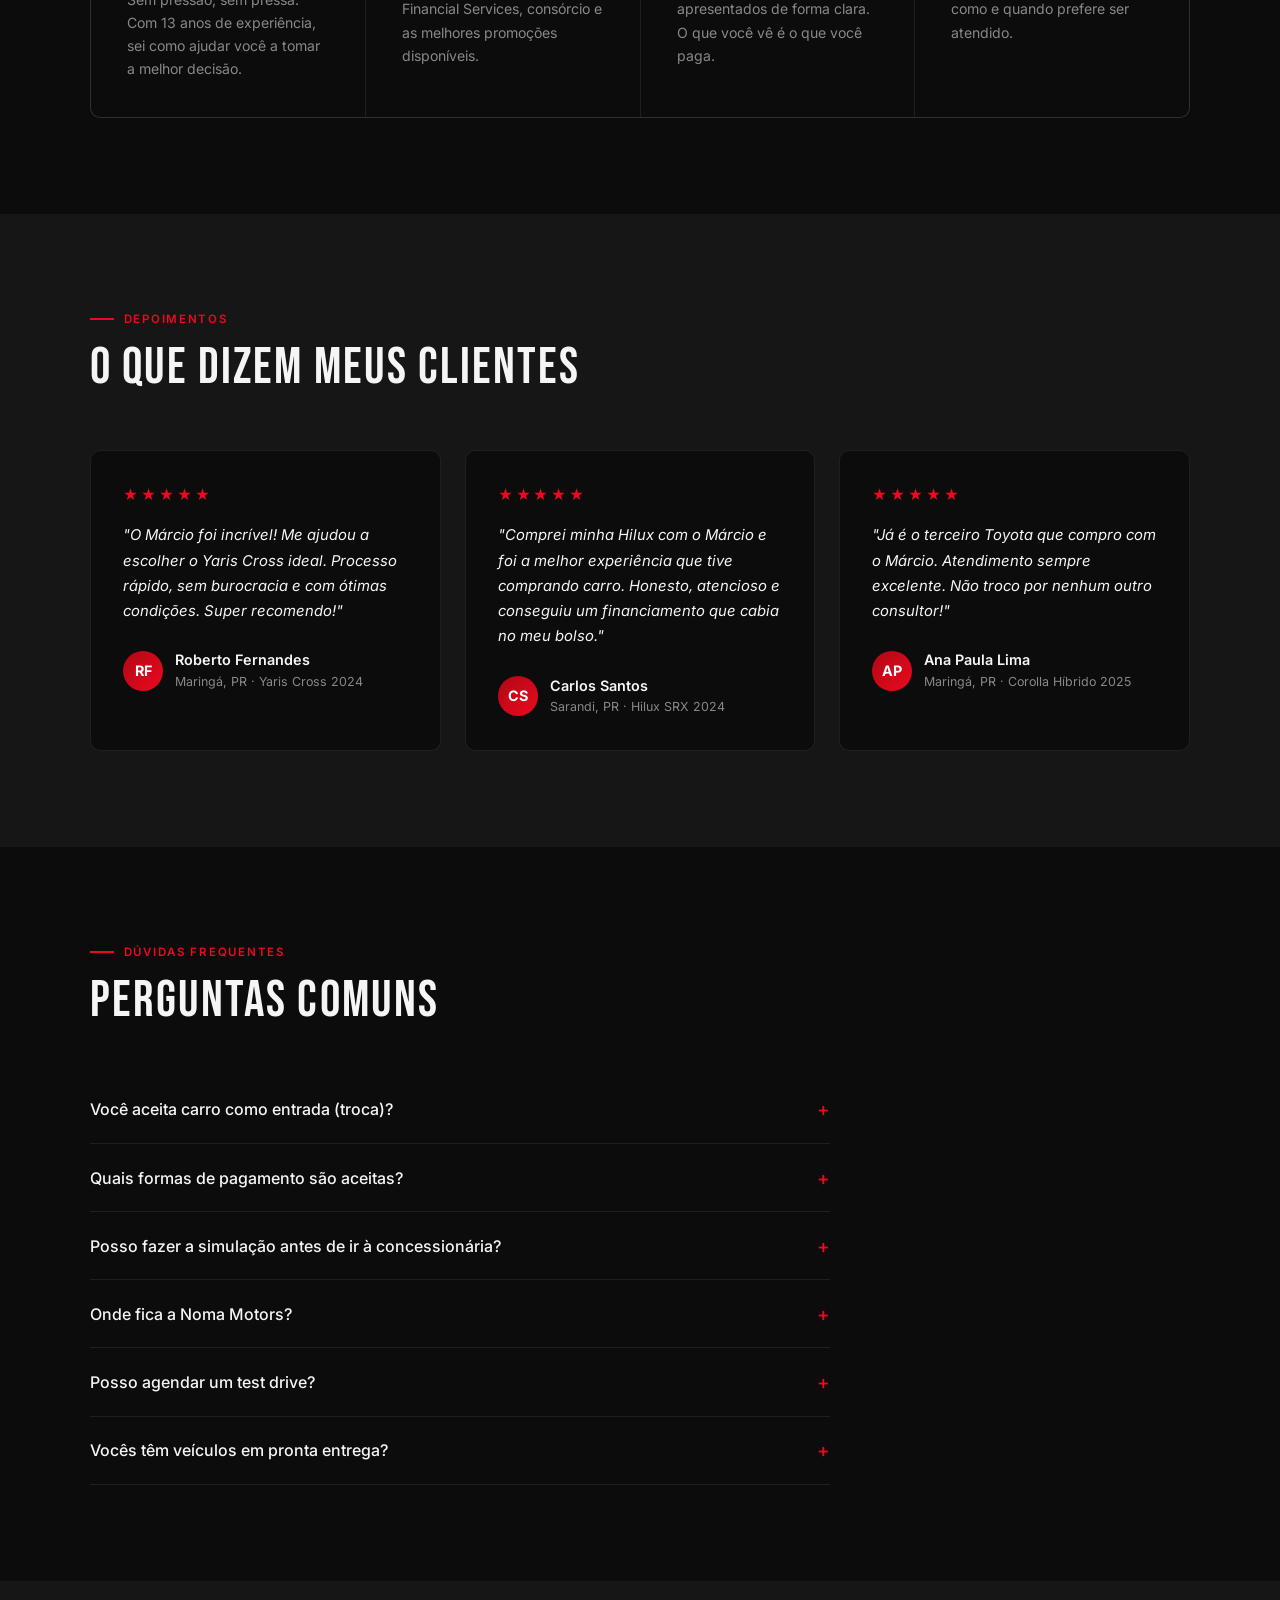
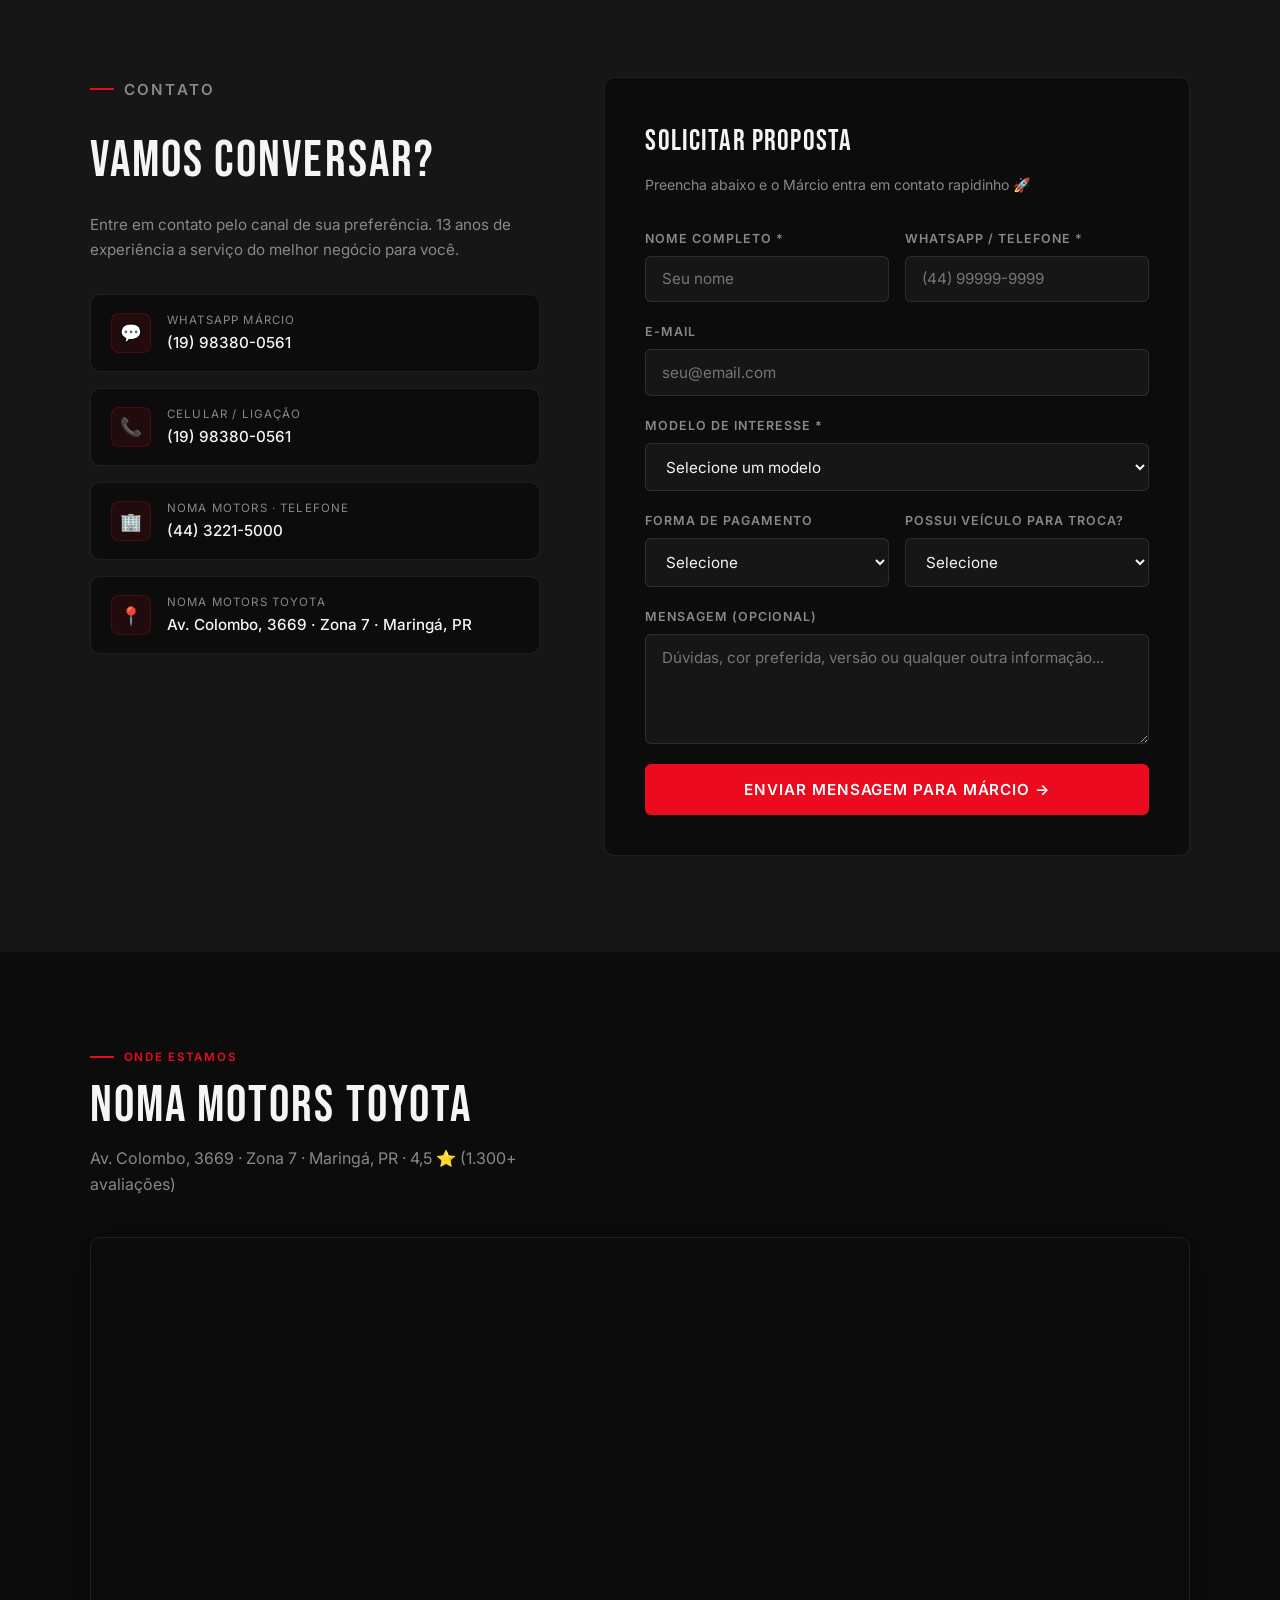
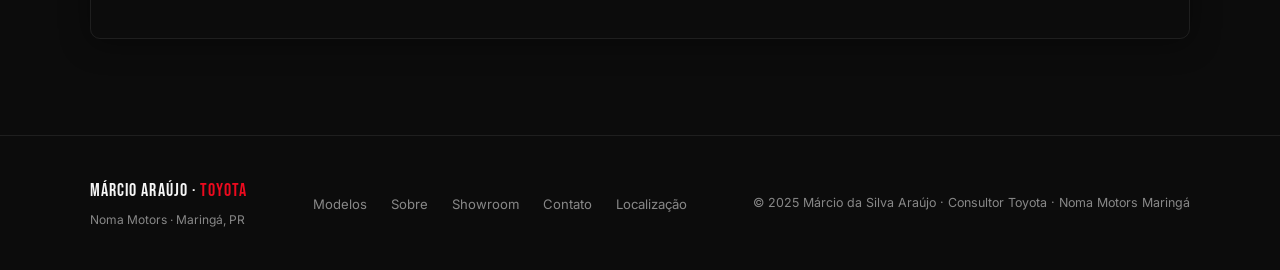
